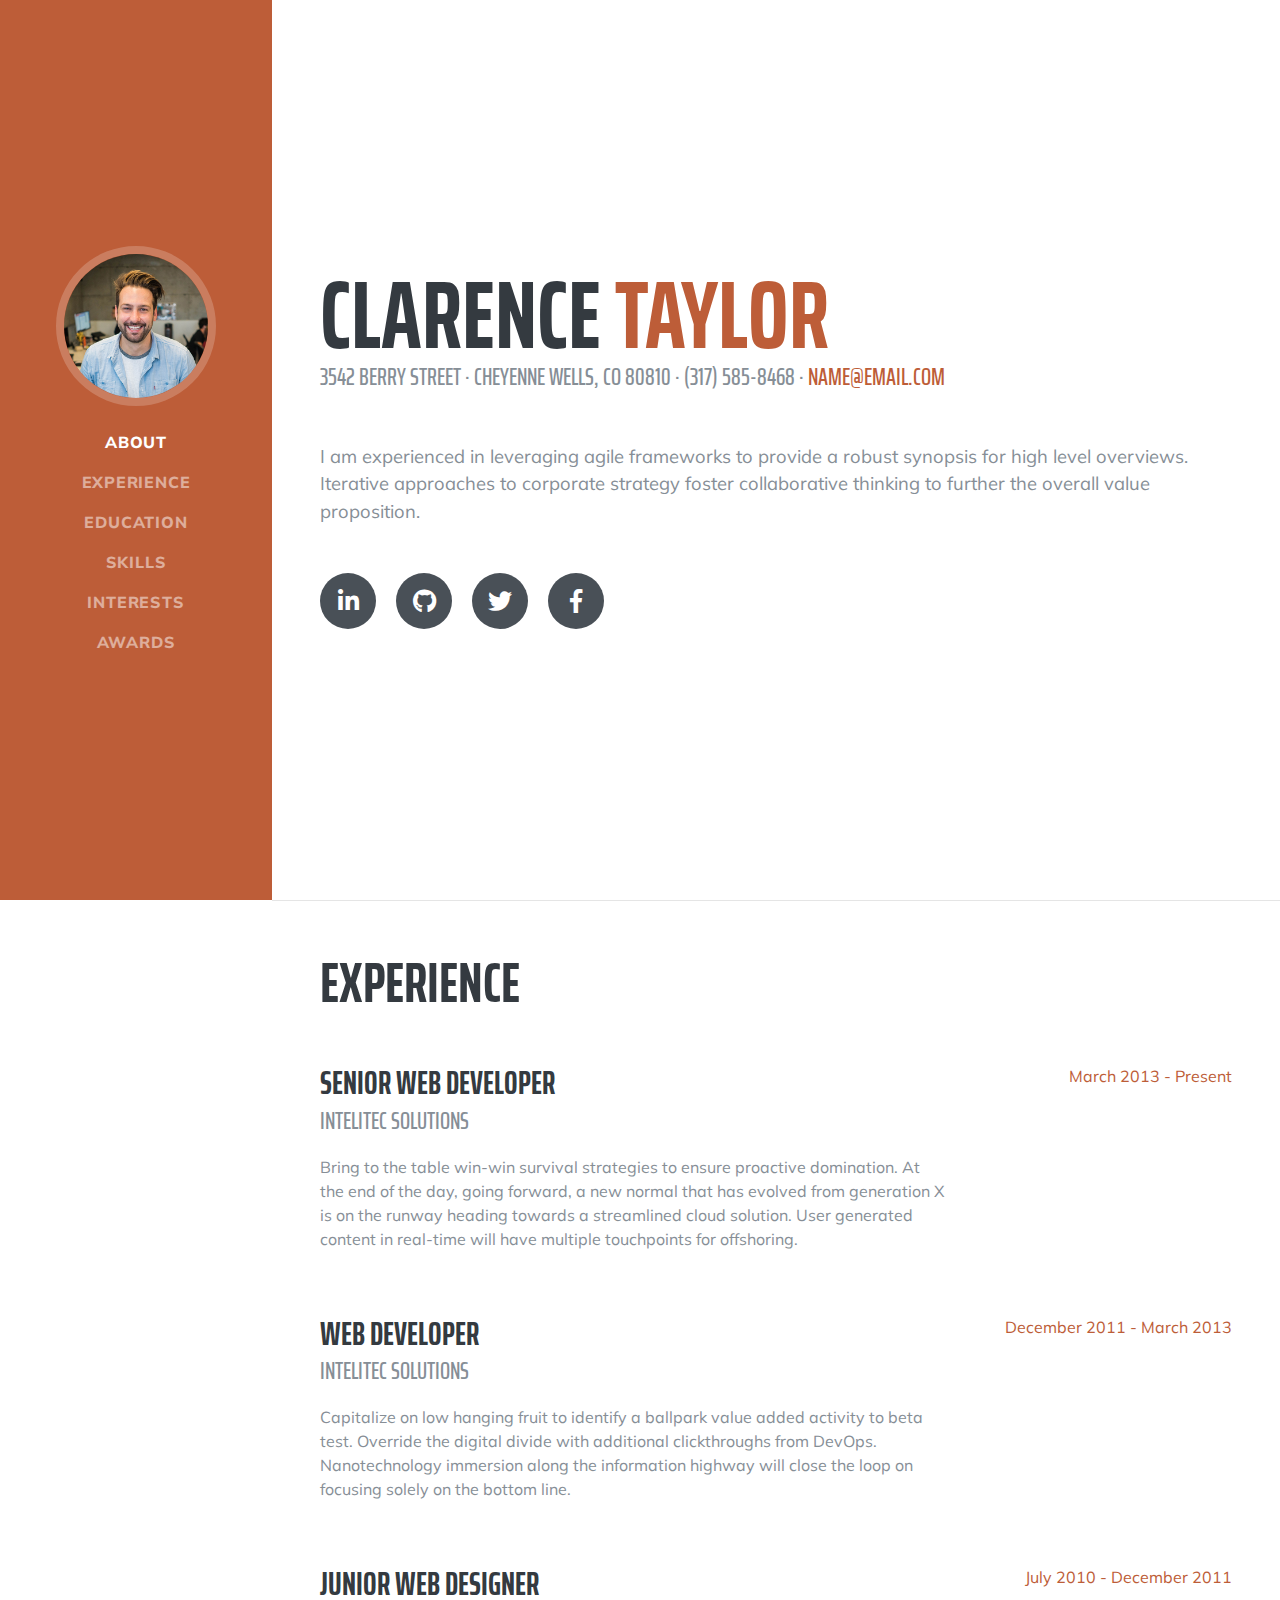
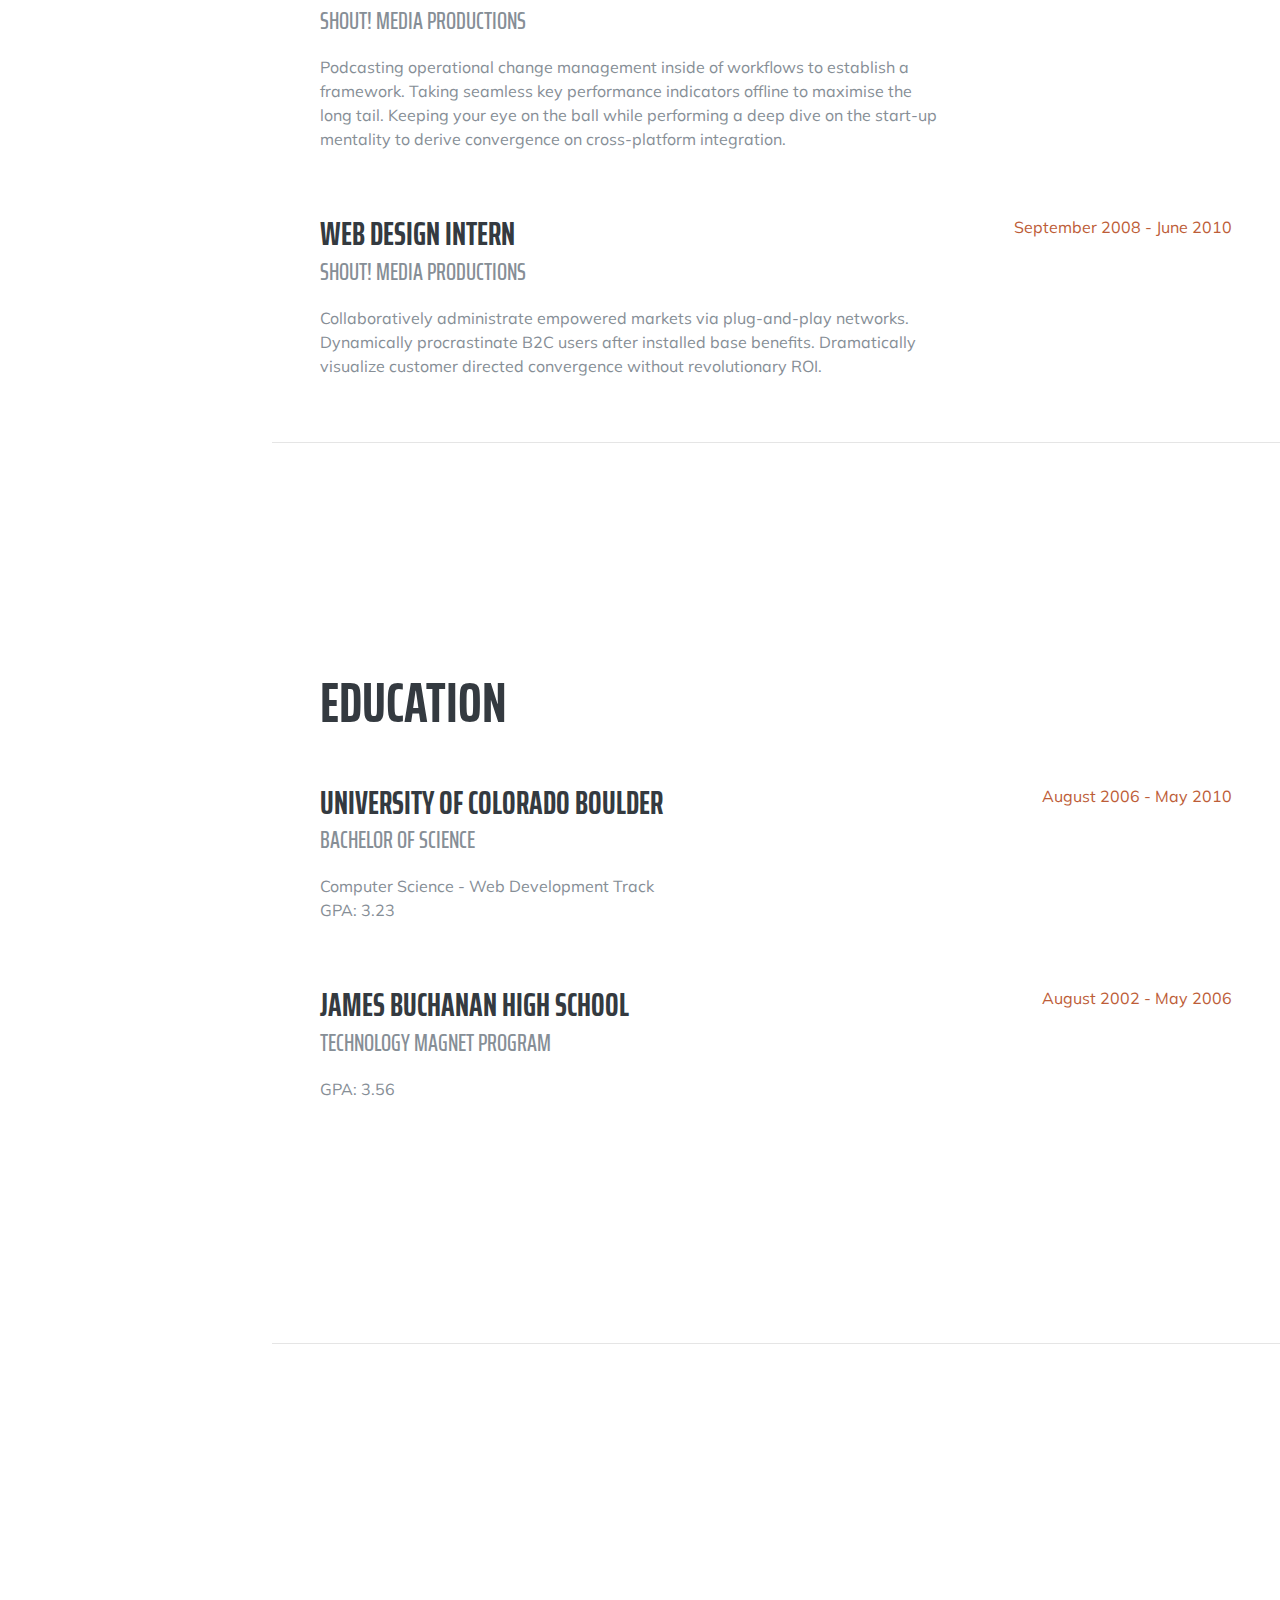
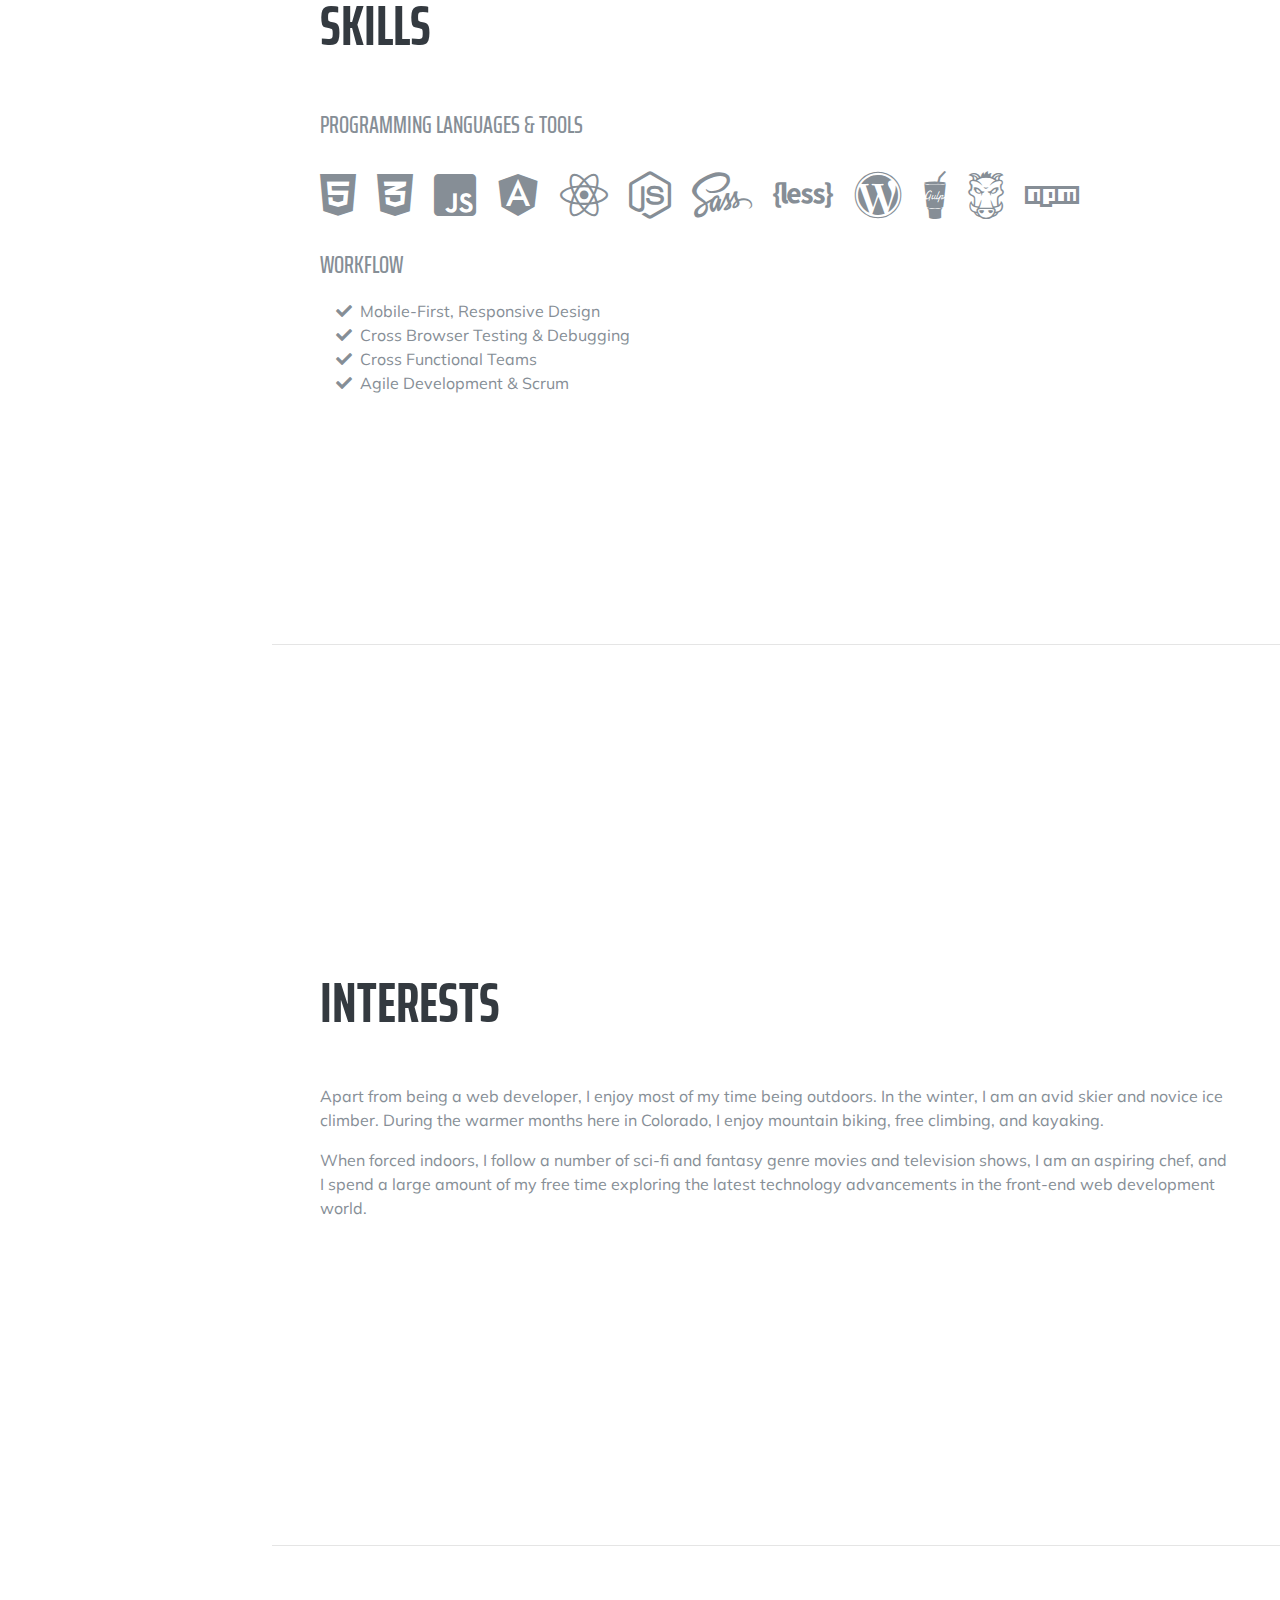
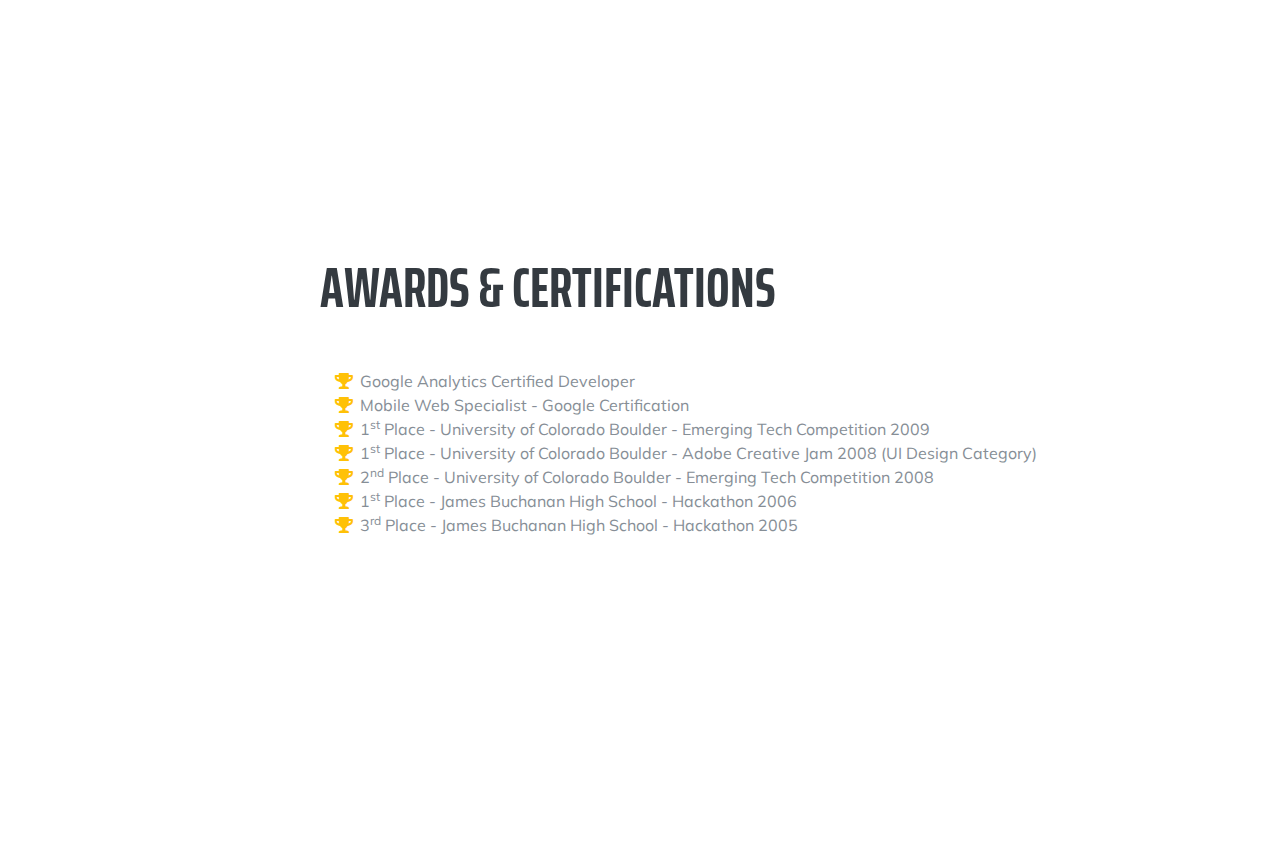
==== index.html @ 73d24bd3 "new template, who dis" ====
<!DOCTYPE html>
<html lang="en">

<head>

  <meta charset="utf-8">
  <meta name="viewport" content="width=device-width, initial-scale=1, shrink-to-fit=no">
  <meta name="description" content="">
  <meta name="author" content="">

  <title>Resume - Start Bootstrap Theme</title>

  <!-- Bootstrap core CSS -->
  <link href="vendor/bootstrap/css/bootstrap.min.css" rel="stylesheet">

  <!-- Custom fonts for this template -->
  <link href="https://fonts.googleapis.com/css?family=Saira+Extra+Condensed:500,700" rel="stylesheet">
  <link href="https://fonts.googleapis.com/css?family=Muli:400,400i,800,800i" rel="stylesheet">
  <link href="vendor/fontawesome-free/css/all.min.css" rel="stylesheet">

  <!-- Custom styles for this template -->
  <link href="css/resume.min.css" rel="stylesheet">

</head>

<body id="page-top">

  <nav class="navbar navbar-expand-lg navbar-dark bg-primary fixed-top" id="sideNav">
    <a class="navbar-brand js-scroll-trigger" href="#page-top">
      <span class="d-block d-lg-none">Tim Kelly</span>
      <span class="d-none d-lg-block">
        <img class="img-fluid img-profile rounded-circle mx-auto mb-2" src="img/profile.jpg" alt="">
      </span>
    </a>
    <button class="navbar-toggler" type="button" data-toggle="collapse" data-target="#navbarSupportedContent" aria-controls="navbarSupportedContent" aria-expanded="false" aria-label="Toggle navigation">
      <span class="navbar-toggler-icon"></span>
    </button>
    <div class="collapse navbar-collapse" id="navbarSupportedContent">
      <ul class="navbar-nav">
        <li class="nav-item">
          <a class="nav-link js-scroll-trigger" href="#about">About</a>
        </li>
        <li class="nav-item">
          <a class="nav-link js-scroll-trigger" href="#experience">Experience</a>
        </li>
        <li class="nav-item">
          <a class="nav-link js-scroll-trigger" href="#education">Education</a>
        </li>
        <li class="nav-item">
          <a class="nav-link js-scroll-trigger" href="#skills">Skills</a>
        </li>
        <li class="nav-item">
          <a class="nav-link js-scroll-trigger" href="#interests">Interests</a>
        </li>
        <li class="nav-item">
          <a class="nav-link js-scroll-trigger" href="#awards">Awards</a>
        </li>
      </ul>
    </div>
  </nav>

  <div class="container-fluid p-0">

    <section class="resume-section p-3 p-lg-5 d-flex align-items-center" id="about">
      <div class="w-100">
        <h1 class="mb-0">Clarence
          <span class="text-primary">Taylor</span>
        </h1>
        <div class="subheading mb-5">3542 Berry Street · Cheyenne Wells, CO 80810 · (317) 585-8468 ·
          <a href="mailto:name@email.com">name@email.com</a>
        </div>
        <p class="lead mb-5">I am experienced in leveraging agile frameworks to provide a robust synopsis for high level overviews. Iterative approaches to corporate strategy foster collaborative thinking to further the overall value proposition.</p>
        <div class="social-icons">
          <a href="#">
            <i class="fab fa-linkedin-in"></i>
          </a>
          <a href="#">
            <i class="fab fa-github"></i>
          </a>
          <a href="#">
            <i class="fab fa-twitter"></i>
          </a>
          <a href="#">
            <i class="fab fa-facebook-f"></i>
          </a>
        </div>
      </div>
    </section>

    <hr class="m-0">

    <section class="resume-section p-3 p-lg-5 d-flex justify-content-center" id="experience">
      <div class="w-100">
        <h2 class="mb-5">Experience</h2>

        <div class="resume-item d-flex flex-column flex-md-row justify-content-between mb-5">
          <div class="resume-content">
            <h3 class="mb-0">Senior Web Developer</h3>
            <div class="subheading mb-3">Intelitec Solutions</div>
            <p>Bring to the table win-win survival strategies to ensure proactive domination. At the end of the day, going forward, a new normal that has evolved from generation X is on the runway heading towards a streamlined cloud solution. User generated content in real-time will have multiple touchpoints for offshoring.</p>
          </div>
          <div class="resume-date text-md-right">
            <span class="text-primary">March 2013 - Present</span>
          </div>
        </div>

        <div class="resume-item d-flex flex-column flex-md-row justify-content-between mb-5">
          <div class="resume-content">
            <h3 class="mb-0">Web Developer</h3>
            <div class="subheading mb-3">Intelitec Solutions</div>
            <p>Capitalize on low hanging fruit to identify a ballpark value added activity to beta test. Override the digital divide with additional clickthroughs from DevOps. Nanotechnology immersion along the information highway will close the loop on focusing solely on the bottom line.</p>
          </div>
          <div class="resume-date text-md-right">
            <span class="text-primary">December 2011 - March 2013</span>
          </div>
        </div>

        <div class="resume-item d-flex flex-column flex-md-row justify-content-between mb-5">
          <div class="resume-content">
            <h3 class="mb-0">Junior Web Designer</h3>
            <div class="subheading mb-3">Shout! Media Productions</div>
            <p>Podcasting operational change management inside of workflows to establish a framework. Taking seamless key performance indicators offline to maximise the long tail. Keeping your eye on the ball while performing a deep dive on the start-up mentality to derive convergence on cross-platform integration.</p>
          </div>
          <div class="resume-date text-md-right">
            <span class="text-primary">July 2010 - December 2011</span>
          </div>
        </div>

        <div class="resume-item d-flex flex-column flex-md-row justify-content-between">
          <div class="resume-content">
            <h3 class="mb-0">Web Design Intern</h3>
            <div class="subheading mb-3">Shout! Media Productions</div>
            <p>Collaboratively administrate empowered markets via plug-and-play networks. Dynamically procrastinate B2C users after installed base benefits. Dramatically visualize customer directed convergence without revolutionary ROI.</p>
          </div>
          <div class="resume-date text-md-right">
            <span class="text-primary">September 2008 - June 2010</span>
          </div>
        </div>

      </div>

    </section>

    <hr class="m-0">

    <section class="resume-section p-3 p-lg-5 d-flex align-items-center" id="education">
      <div class="w-100">
        <h2 class="mb-5">Education</h2>

        <div class="resume-item d-flex flex-column flex-md-row justify-content-between mb-5">
          <div class="resume-content">
            <h3 class="mb-0">University of Colorado Boulder</h3>
            <div class="subheading mb-3">Bachelor of Science</div>
            <div>Computer Science - Web Development Track</div>
            <p>GPA: 3.23</p>
          </div>
          <div class="resume-date text-md-right">
            <span class="text-primary">August 2006 - May 2010</span>
          </div>
        </div>

        <div class="resume-item d-flex flex-column flex-md-row justify-content-between">
          <div class="resume-content">
            <h3 class="mb-0">James Buchanan High School</h3>
            <div class="subheading mb-3">Technology Magnet Program</div>
            <p>GPA: 3.56</p>
          </div>
          <div class="resume-date text-md-right">
            <span class="text-primary">August 2002 - May 2006</span>
          </div>
        </div>

      </div>
    </section>

    <hr class="m-0">

    <section class="resume-section p-3 p-lg-5 d-flex align-items-center" id="skills">
      <div class="w-100">
        <h2 class="mb-5">Skills</h2>

        <div class="subheading mb-3">Programming Languages &amp; Tools</div>
        <ul class="list-inline dev-icons">
          <li class="list-inline-item">
            <i class="fab fa-html5"></i>
          </li>
          <li class="list-inline-item">
            <i class="fab fa-css3-alt"></i>
          </li>
          <li class="list-inline-item">
            <i class="fab fa-js-square"></i>
          </li>
          <li class="list-inline-item">
            <i class="fab fa-angular"></i>
          </li>
          <li class="list-inline-item">
            <i class="fab fa-react"></i>
          </li>
          <li class="list-inline-item">
            <i class="fab fa-node-js"></i>
          </li>
          <li class="list-inline-item">
            <i class="fab fa-sass"></i>
          </li>
          <li class="list-inline-item">
            <i class="fab fa-less"></i>
          </li>
          <li class="list-inline-item">
            <i class="fab fa-wordpress"></i>
          </li>
          <li class="list-inline-item">
            <i class="fab fa-gulp"></i>
          </li>
          <li class="list-inline-item">
            <i class="fab fa-grunt"></i>
          </li>
          <li class="list-inline-item">
            <i class="fab fa-npm"></i>
          </li>
        </ul>

        <div class="subheading mb-3">Workflow</div>
        <ul class="fa-ul mb-0">
          <li>
            <i class="fa-li fa fa-check"></i>
            Mobile-First, Responsive Design</li>
          <li>
            <i class="fa-li fa fa-check"></i>
            Cross Browser Testing &amp; Debugging</li>
          <li>
            <i class="fa-li fa fa-check"></i>
            Cross Functional Teams</li>
          <li>
            <i class="fa-li fa fa-check"></i>
            Agile Development &amp; Scrum</li>
        </ul>
      </div>
    </section>

    <hr class="m-0">

    <section class="resume-section p-3 p-lg-5 d-flex align-items-center" id="interests">
      <div class="w-100">
        <h2 class="mb-5">Interests</h2>
        <p>Apart from being a web developer, I enjoy most of my time being outdoors. In the winter, I am an avid skier and novice ice climber. During the warmer months here in Colorado, I enjoy mountain biking, free climbing, and kayaking.</p>
        <p class="mb-0">When forced indoors, I follow a number of sci-fi and fantasy genre movies and television shows, I am an aspiring chef, and I spend a large amount of my free time exploring the latest technology advancements in the front-end web development world.</p>
      </div>
    </section>

    <hr class="m-0">

    <section class="resume-section p-3 p-lg-5 d-flex align-items-center" id="awards">
      <div class="w-100">
        <h2 class="mb-5">Awards &amp; Certifications</h2>
        <ul class="fa-ul mb-0">
          <li>
            <i class="fa-li fa fa-trophy text-warning"></i>
            Google Analytics Certified Developer</li>
          <li>
            <i class="fa-li fa fa-trophy text-warning"></i>
            Mobile Web Specialist - Google Certification</li>
          <li>
            <i class="fa-li fa fa-trophy text-warning"></i>
            1<sup>st</sup>
            Place - University of Colorado Boulder - Emerging Tech Competition 2009</li>
          <li>
            <i class="fa-li fa fa-trophy text-warning"></i>
            1<sup>st</sup>
            Place - University of Colorado Boulder - Adobe Creative Jam 2008 (UI Design Category)</li>
          <li>
            <i class="fa-li fa fa-trophy text-warning"></i>
            2<sup>nd</sup>
            Place - University of Colorado Boulder - Emerging Tech Competition 2008</li>
          <li>
            <i class="fa-li fa fa-trophy text-warning"></i>
            1<sup>st</sup>
            Place - James Buchanan High School - Hackathon 2006</li>
          <li>
            <i class="fa-li fa fa-trophy text-warning"></i>
            3<sup>rd</sup>
            Place - James Buchanan High School - Hackathon 2005</li>
        </ul>
      </div>
    </section>

  </div>

  <!-- Bootstrap core JavaScript -->
  <script src="vendor/jquery/jquery.min.js"></script>
  <script src="vendor/bootstrap/js/bootstrap.bundle.min.js"></script>

  <!-- Plugin JavaScript -->
  <script src="vendor/jquery-easing/jquery.easing.min.js"></script>

  <!-- Custom scripts for this template -->
  <script src="js/resume.min.js"></script>

</body>

</html>
---- css/resume.min.css ----
/*!
 * Start Bootstrap - Resume v5.0.5 (https://startbootstrap.com/template-overviews/resume)
 * Copyright 2013-2019 Start Bootstrap
 * Licensed under MIT (https://github.com/BlackrockDigital/startbootstrap-resume/blob/master/LICENSE)
 */body{font-family:Muli,-apple-system,BlinkMacSystemFont,'Segoe UI',Roboto,'Helvetica Neue',Arial,sans-serif,'Apple Color Emoji','Segoe UI Emoji','Segoe UI Symbol','Noto Color Emoji';padding-top:54px;color:#868e96}@media (min-width:992px){body{padding-top:0;padding-left:17rem}}h1,h2,h3,h4,h5,h6{font-family:'Saira Extra Condensed',-apple-system,BlinkMacSystemFont,'Segoe UI',Roboto,'Helvetica Neue',Arial,sans-serif,'Apple Color Emoji','Segoe UI Emoji','Segoe UI Symbol','Noto Color Emoji';font-weight:700;text-transform:uppercase;color:#343a40}h1{font-size:6rem;line-height:5.5rem}h2{font-size:3.5rem}h3{font-size:2rem}p.lead{font-size:1.15rem;font-weight:400}.subheading{text-transform:uppercase;font-weight:500;font-family:'Saira Extra Condensed',-apple-system,BlinkMacSystemFont,'Segoe UI',Roboto,'Helvetica Neue',Arial,sans-serif,'Apple Color Emoji','Segoe UI Emoji','Segoe UI Symbol','Noto Color Emoji';font-size:1.5rem}.social-icons a{display:inline-block;height:3.5rem;width:3.5rem;background-color:#495057;color:#fff!important;border-radius:100%;text-align:center;font-size:1.5rem;line-height:3.5rem;margin-right:1rem}.social-icons a:last-child{margin-right:0}.social-icons a:hover{background-color:#bd5d38}.dev-icons{font-size:3rem}.dev-icons .list-inline-item i:hover{color:#bd5d38}#sideNav .navbar-nav .nav-item .nav-link{font-weight:800;letter-spacing:.05rem;text-transform:uppercase}#sideNav .navbar-toggler:focus{outline-color:#d48a6e}@media (min-width:992px){#sideNav{text-align:center;position:fixed;top:0;left:0;display:-webkit-box;display:-ms-flexbox;display:flex;-webkit-box-orient:vertical;-webkit-box-direction:normal;-ms-flex-direction:column;flex-direction:column;width:17rem;height:100vh}#sideNav .navbar-brand{display:-webkit-box;display:-ms-flexbox;display:flex;margin:auto auto 0;padding:.5rem}#sideNav .navbar-brand .img-profile{max-width:10rem;max-height:10rem;border:.5rem solid rgba(255,255,255,.2)}#sideNav .navbar-collapse{display:-webkit-box;display:-ms-flexbox;display:flex;-webkit-box-align:start;-ms-flex-align:start;align-items:flex-start;-webkit-box-flex:0;-ms-flex-positive:0;flex-grow:0;width:100%;margin-bottom:auto}#sideNav .navbar-collapse .navbar-nav{-webkit-box-orient:vertical;-webkit-box-direction:normal;-ms-flex-direction:column;flex-direction:column;width:100%}#sideNav .navbar-collapse .navbar-nav .nav-item{display:block}#sideNav .navbar-collapse .navbar-nav .nav-item .nav-link{display:block}}section.resume-section{padding-top:5rem!important;padding-bottom:5rem!important;max-width:75rem}section.resume-section .resume-item .resume-date{min-width:none}@media (min-width:768px){section.resume-section{min-height:100vh}section.resume-section .resume-item .resume-date{min-width:18rem}}@media (min-width:992px){section.resume-section{padding-top:3rem!important;padding-bottom:3rem!important}}.bg-primary{background-color:#bd5d38!important}.text-primary{color:#bd5d38!important}a{color:#bd5d38}a:active,a:focus,a:hover{color:#824027}
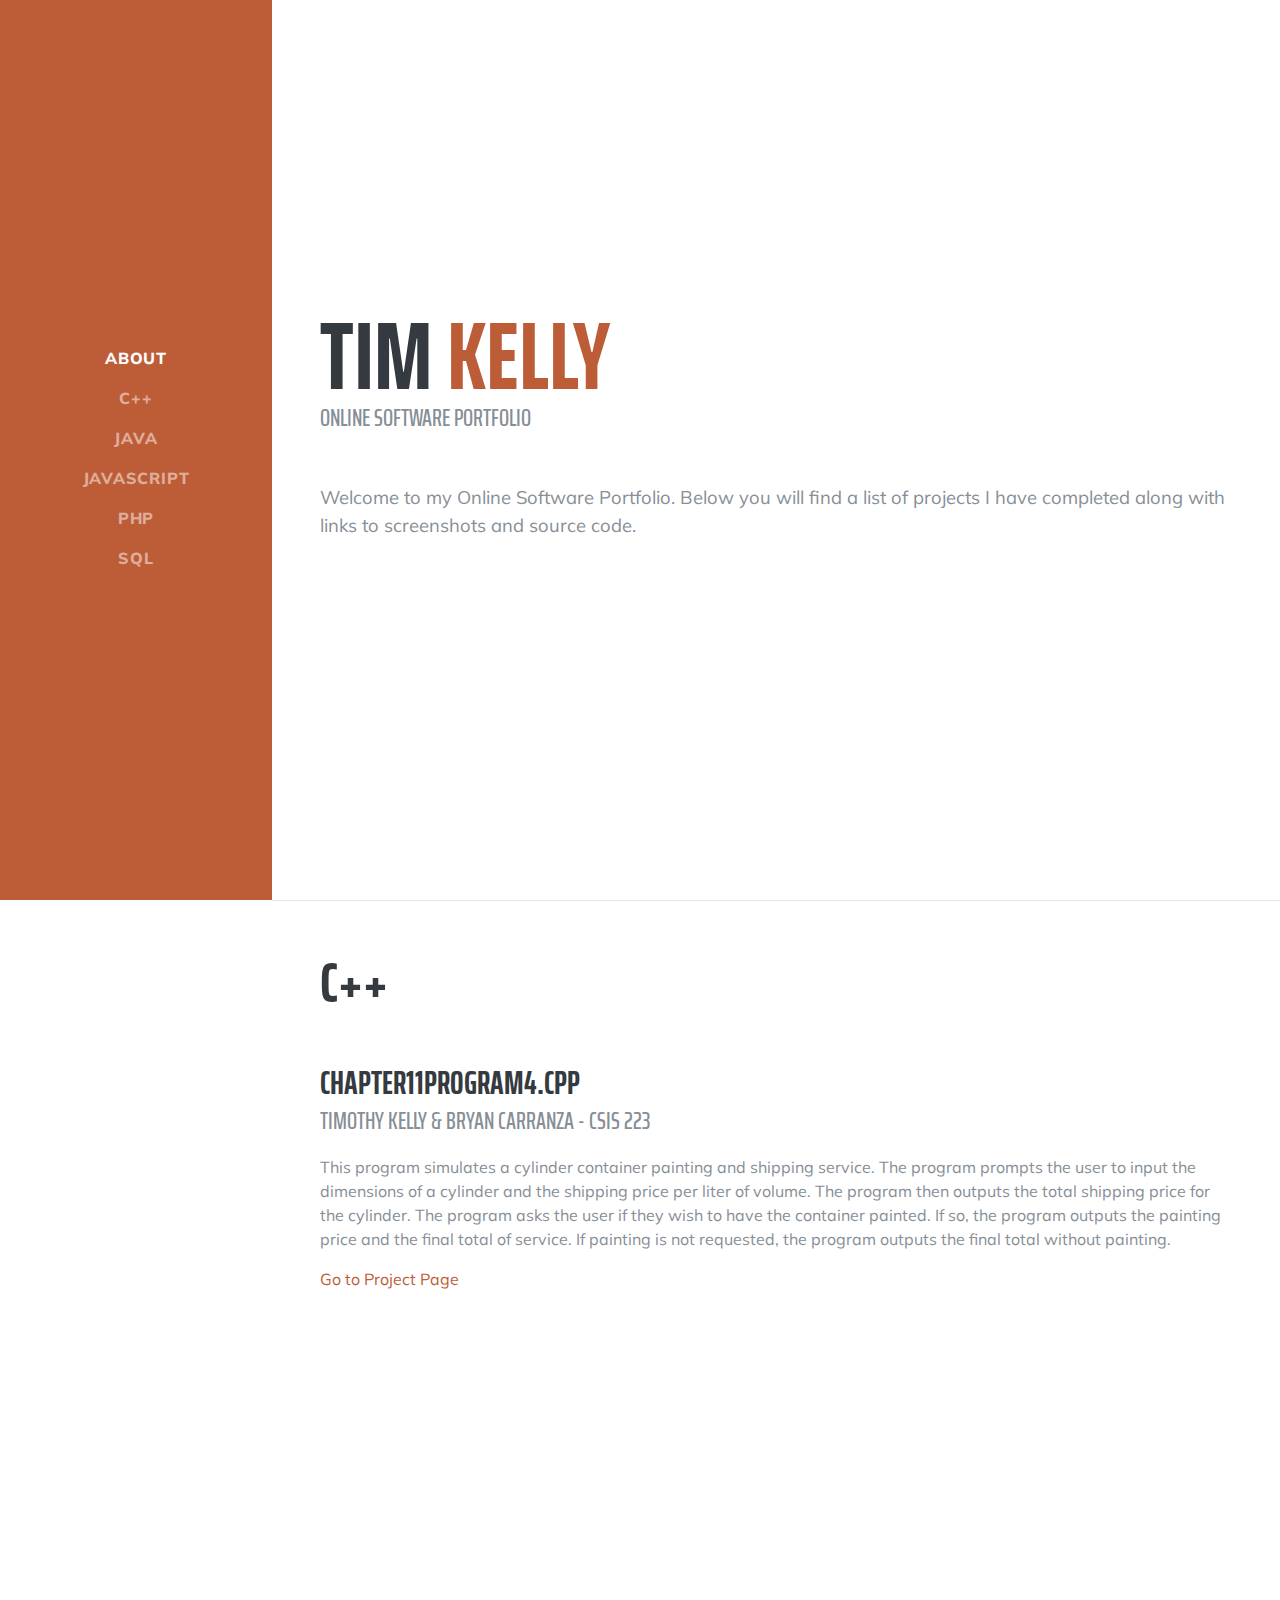
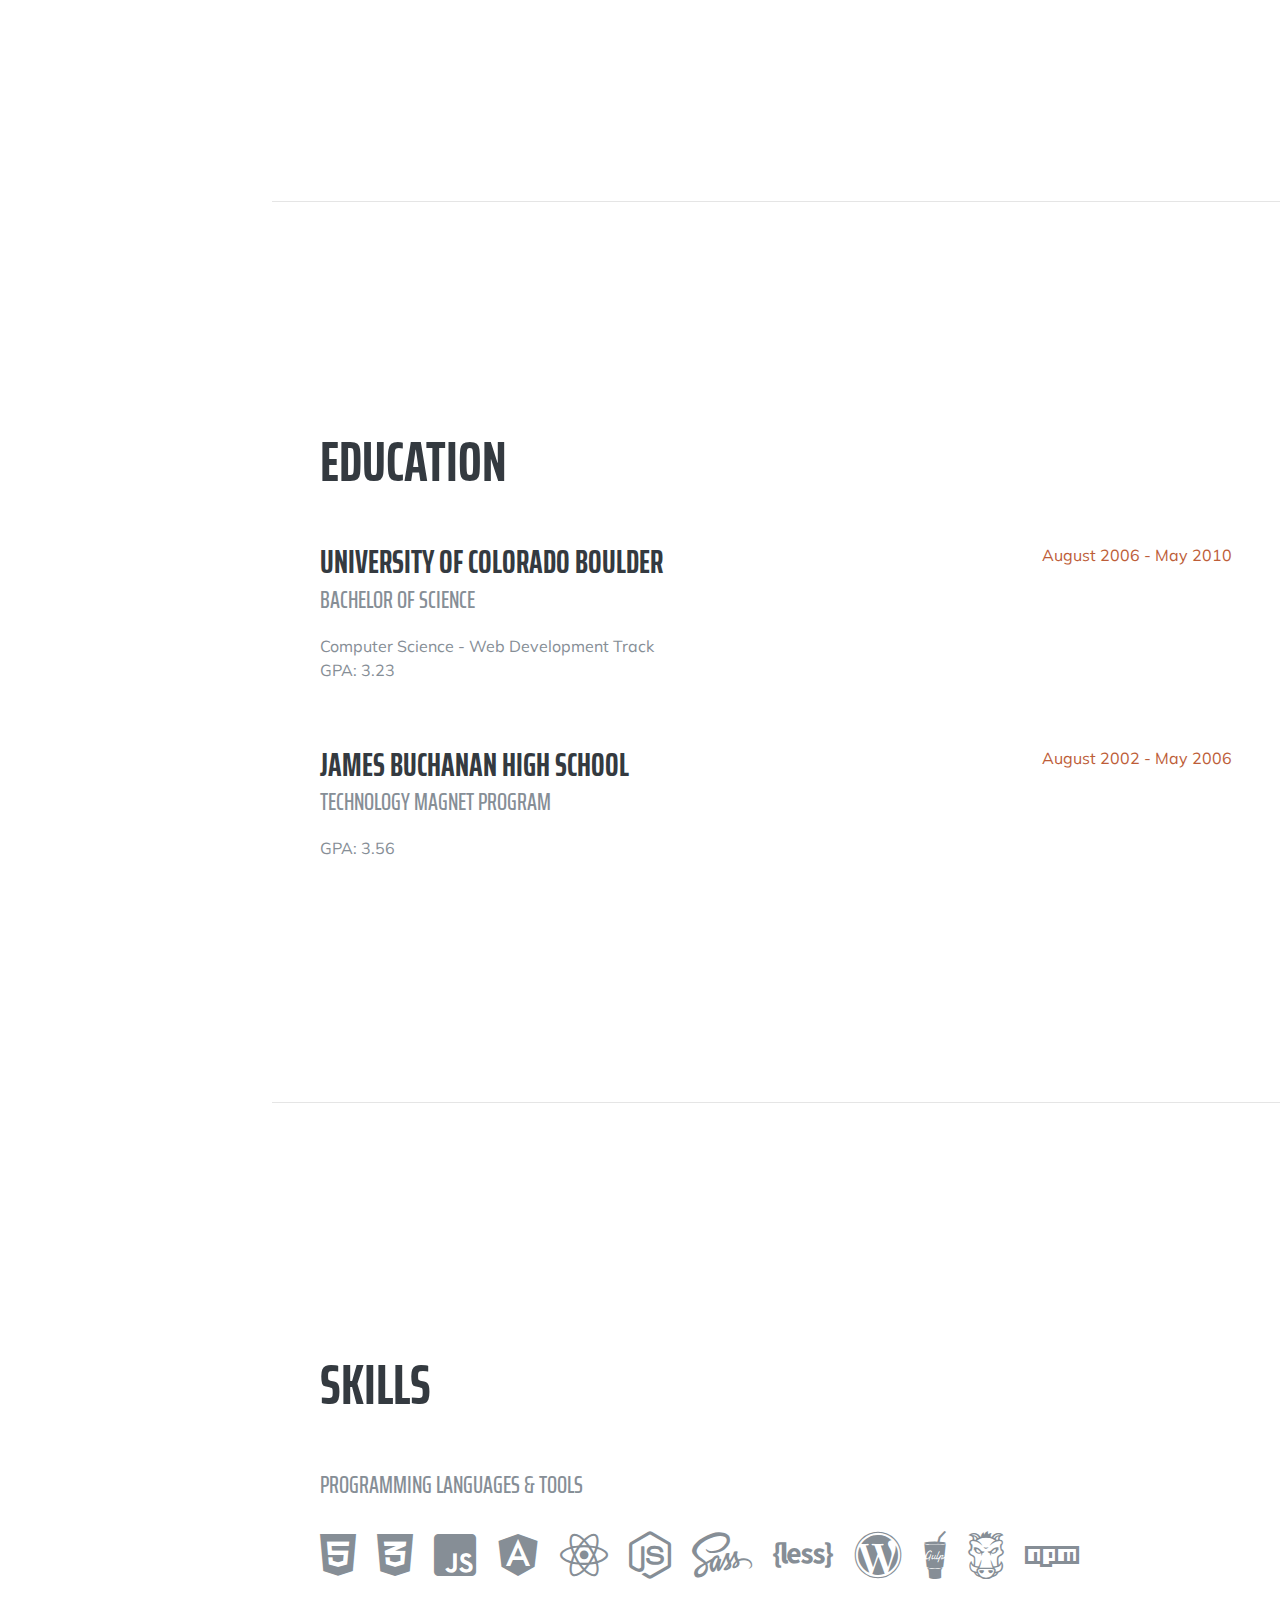
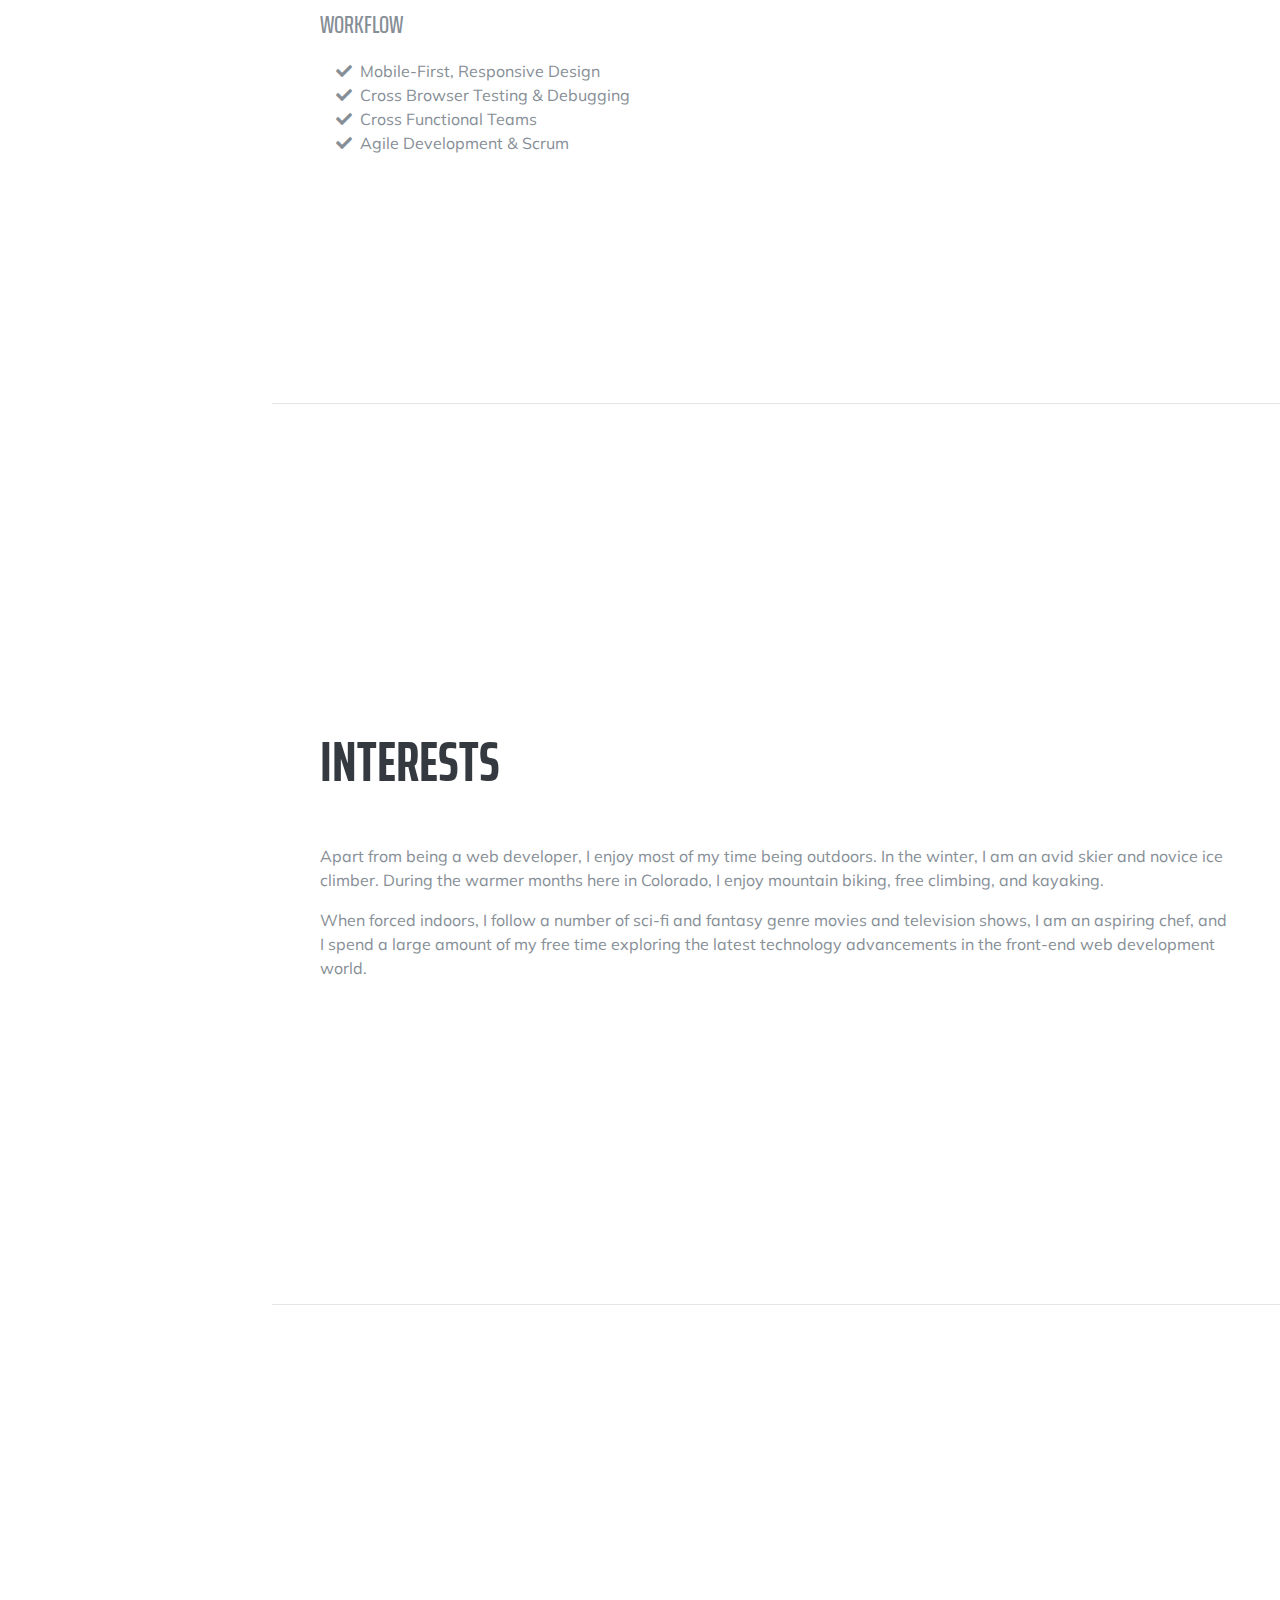
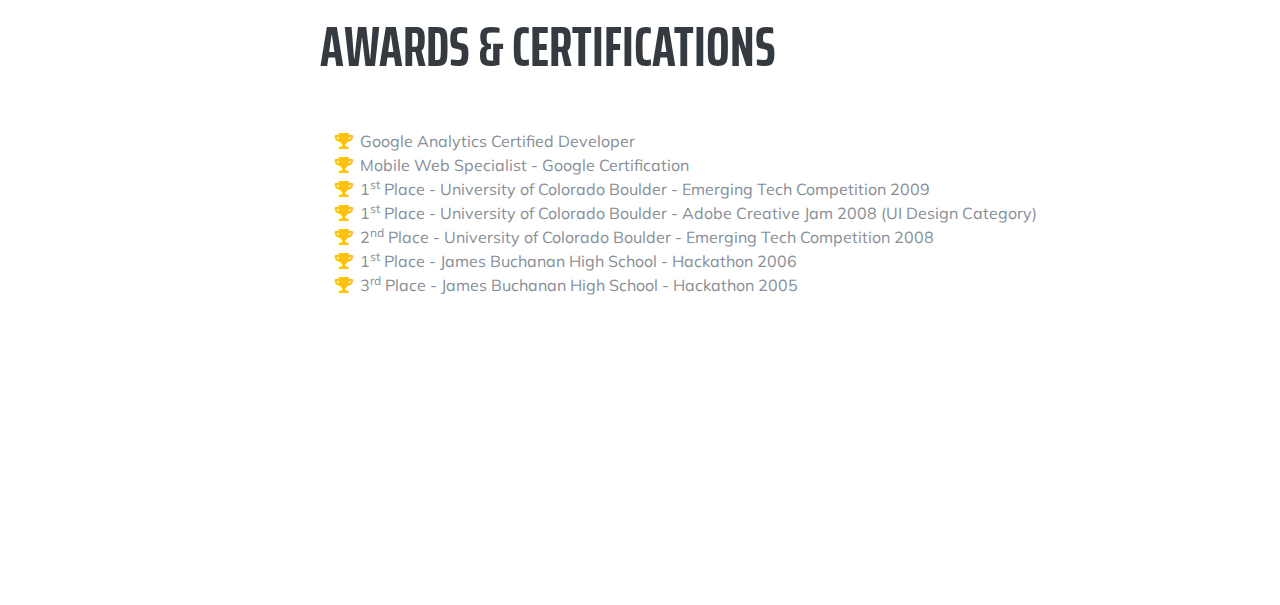
==== commit 4e1a98d1: "cpp section" ====
--- a/index.html
+++ b/index.html
@@ -8,7 +8,7 @@
   <meta name="description" content="">
   <meta name="author" content="">
 
-  <title>Resume - Start Bootstrap Theme</title>
+  <title>Tim Kelly - Online Software Portfolio</title>
 
   <!-- Bootstrap core CSS -->
   <link href="vendor/bootstrap/css/bootstrap.min.css" rel="stylesheet">
@@ -28,9 +28,6 @@
   <nav class="navbar navbar-expand-lg navbar-dark bg-primary fixed-top" id="sideNav">
     <a class="navbar-brand js-scroll-trigger" href="#page-top">
       <span class="d-block d-lg-none">Tim Kelly</span>
-      <span class="d-none d-lg-block">
-        <img class="img-fluid img-profile rounded-circle mx-auto mb-2" src="img/profile.jpg" alt="">
-      </span>
     </a>
     <button class="navbar-toggler" type="button" data-toggle="collapse" data-target="#navbarSupportedContent" aria-controls="navbarSupportedContent" aria-expanded="false" aria-label="Toggle navigation">
       <span class="navbar-toggler-icon"></span>
@@ -41,19 +38,19 @@
           <a class="nav-link js-scroll-trigger" href="#about">About</a>
         </li>
         <li class="nav-item">
-          <a class="nav-link js-scroll-trigger" href="#experience">Experience</a>
-        </li>
-        <li class="nav-item">
-          <a class="nav-link js-scroll-trigger" href="#education">Education</a>
-        </li>
-        <li class="nav-item">
-          <a class="nav-link js-scroll-trigger" href="#skills">Skills</a>
-        </li>
-        <li class="nav-item">
-          <a class="nav-link js-scroll-trigger" href="#interests">Interests</a>
-        </li>
-        <li class="nav-item">
-          <a class="nav-link js-scroll-trigger" href="#awards">Awards</a>
+          <a class="nav-link js-scroll-trigger" href="#cpp">C++</a>
+        </li>
+        <li class="nav-item">
+          <a class="nav-link js-scroll-trigger" href="#education">Java</a>
+        </li>
+        <li class="nav-item">
+          <a class="nav-link js-scroll-trigger" href="#skills">JavaScript</a>
+        </li>
+        <li class="nav-item">
+          <a class="nav-link js-scroll-trigger" href="#interests">PHP</a>
+        </li>
+        <li class="nav-item">
+          <a class="nav-link js-scroll-trigger" href="#awards">SQL</a>
         </li>
       </ul>
     </div>
@@ -63,81 +60,30 @@
 
     <section class="resume-section p-3 p-lg-5 d-flex align-items-center" id="about">
       <div class="w-100">
-        <h1 class="mb-0">Clarence
-          <span class="text-primary">Taylor</span>
+        <h1 class="mb-0">Tim
+          <span class="text-primary">Kelly</span>
         </h1>
-        <div class="subheading mb-5">3542 Berry Street · Cheyenne Wells, CO 80810 · (317) 585-8468 ·
-          <a href="mailto:name@email.com">name@email.com</a>
-        </div>
-        <p class="lead mb-5">I am experienced in leveraging agile frameworks to provide a robust synopsis for high level overviews. Iterative approaches to corporate strategy foster collaborative thinking to further the overall value proposition.</p>
-        <div class="social-icons">
-          <a href="#">
-            <i class="fab fa-linkedin-in"></i>
-          </a>
-          <a href="#">
-            <i class="fab fa-github"></i>
-          </a>
-          <a href="#">
-            <i class="fab fa-twitter"></i>
-          </a>
-          <a href="#">
-            <i class="fab fa-facebook-f"></i>
-          </a>
-        </div>
-      </div>
-    </section>
-
-    <hr class="m-0">
-
-    <section class="resume-section p-3 p-lg-5 d-flex justify-content-center" id="experience">
-      <div class="w-100">
-        <h2 class="mb-5">Experience</h2>
+        <div class="subheading mb-5">Online Software Portfolio</div>
+        <p class="lead mb-5">Welcome to my Online Software Portfolio. Below you will find a list of projects I have completed along with links to screenshots and source code.</p>
+      </div>
+    </section>
+
+    <hr class="m-0">
+
+    <section class="resume-section p-3 p-lg-5 d-flex justify-content-center" id="cpp">
+      <div class="w-100">
+        <h2 class="mb-5">C++</h2>
 
         <div class="resume-item d-flex flex-column flex-md-row justify-content-between mb-5">
           <div class="resume-content">
-            <h3 class="mb-0">Senior Web Developer</h3>
-            <div class="subheading mb-3">Intelitec Solutions</div>
-            <p>Bring to the table win-win survival strategies to ensure proactive domination. At the end of the day, going forward, a new normal that has evolved from generation X is on the runway heading towards a streamlined cloud solution. User generated content in real-time will have multiple touchpoints for offshoring.</p>
-          </div>
-          <div class="resume-date text-md-right">
-            <span class="text-primary">March 2013 - Present</span>
+            <h3 class="mb-0">Chapter11Program4.cpp</h3>
+            <div class="subheading mb-3">Timothy Kelly & Bryan Carranza - CSIS 223</div>
+            <p>This program simulates a cylinder container painting and shipping service. The program prompts the user to input the dimensions of a cylinder and the shipping price per liter of volume. The program then outputs the total shipping price for the cylinder. The program asks the user if they wish to have the container painted. If so, the program outputs the painting price and the final total of service. If painting is not requested, the program outputs the final total without painting.</p>
+            <p><a href="#">Go to Project Page</a></p>
           </div>
         </div>
 
-        <div class="resume-item d-flex flex-column flex-md-row justify-content-between mb-5">
-          <div class="resume-content">
-            <h3 class="mb-0">Web Developer</h3>
-            <div class="subheading mb-3">Intelitec Solutions</div>
-            <p>Capitalize on low hanging fruit to identify a ballpark value added activity to beta test. Override the digital divide with additional clickthroughs from DevOps. Nanotechnology immersion along the information highway will close the loop on focusing solely on the bottom line.</p>
-          </div>
-          <div class="resume-date text-md-right">
-            <span class="text-primary">December 2011 - March 2013</span>
-          </div>
-        </div>
-
-        <div class="resume-item d-flex flex-column flex-md-row justify-content-between mb-5">
-          <div class="resume-content">
-            <h3 class="mb-0">Junior Web Designer</h3>
-            <div class="subheading mb-3">Shout! Media Productions</div>
-            <p>Podcasting operational change management inside of workflows to establish a framework. Taking seamless key performance indicators offline to maximise the long tail. Keeping your eye on the ball while performing a deep dive on the start-up mentality to derive convergence on cross-platform integration.</p>
-          </div>
-          <div class="resume-date text-md-right">
-            <span class="text-primary">July 2010 - December 2011</span>
-          </div>
-        </div>
-
-        <div class="resume-item d-flex flex-column flex-md-row justify-content-between">
-          <div class="resume-content">
-            <h3 class="mb-0">Web Design Intern</h3>
-            <div class="subheading mb-3">Shout! Media Productions</div>
-            <p>Collaboratively administrate empowered markets via plug-and-play networks. Dynamically procrastinate B2C users after installed base benefits. Dramatically visualize customer directed convergence without revolutionary ROI.</p>
-          </div>
-          <div class="resume-date text-md-right">
-            <span class="text-primary">September 2008 - June 2010</span>
-          </div>
-        </div>
-
-      </div>
+
 
     </section>
 
